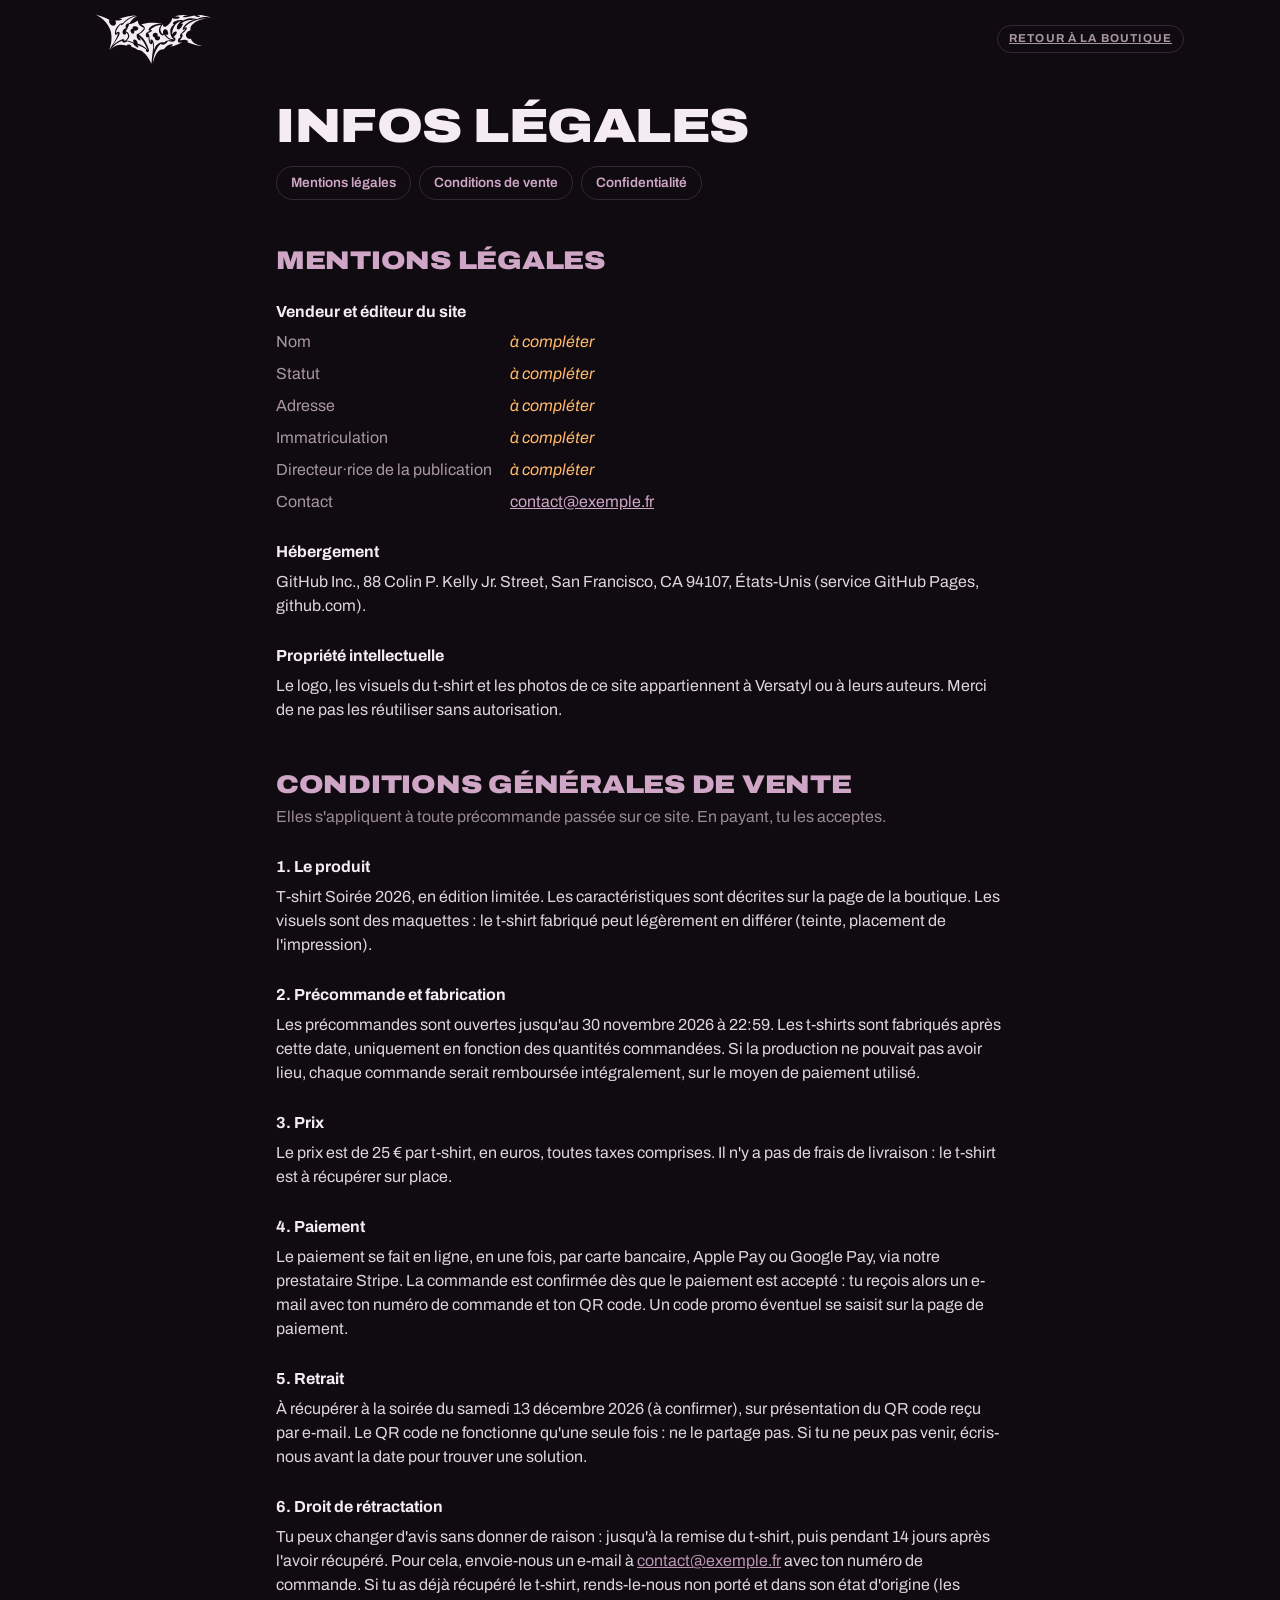
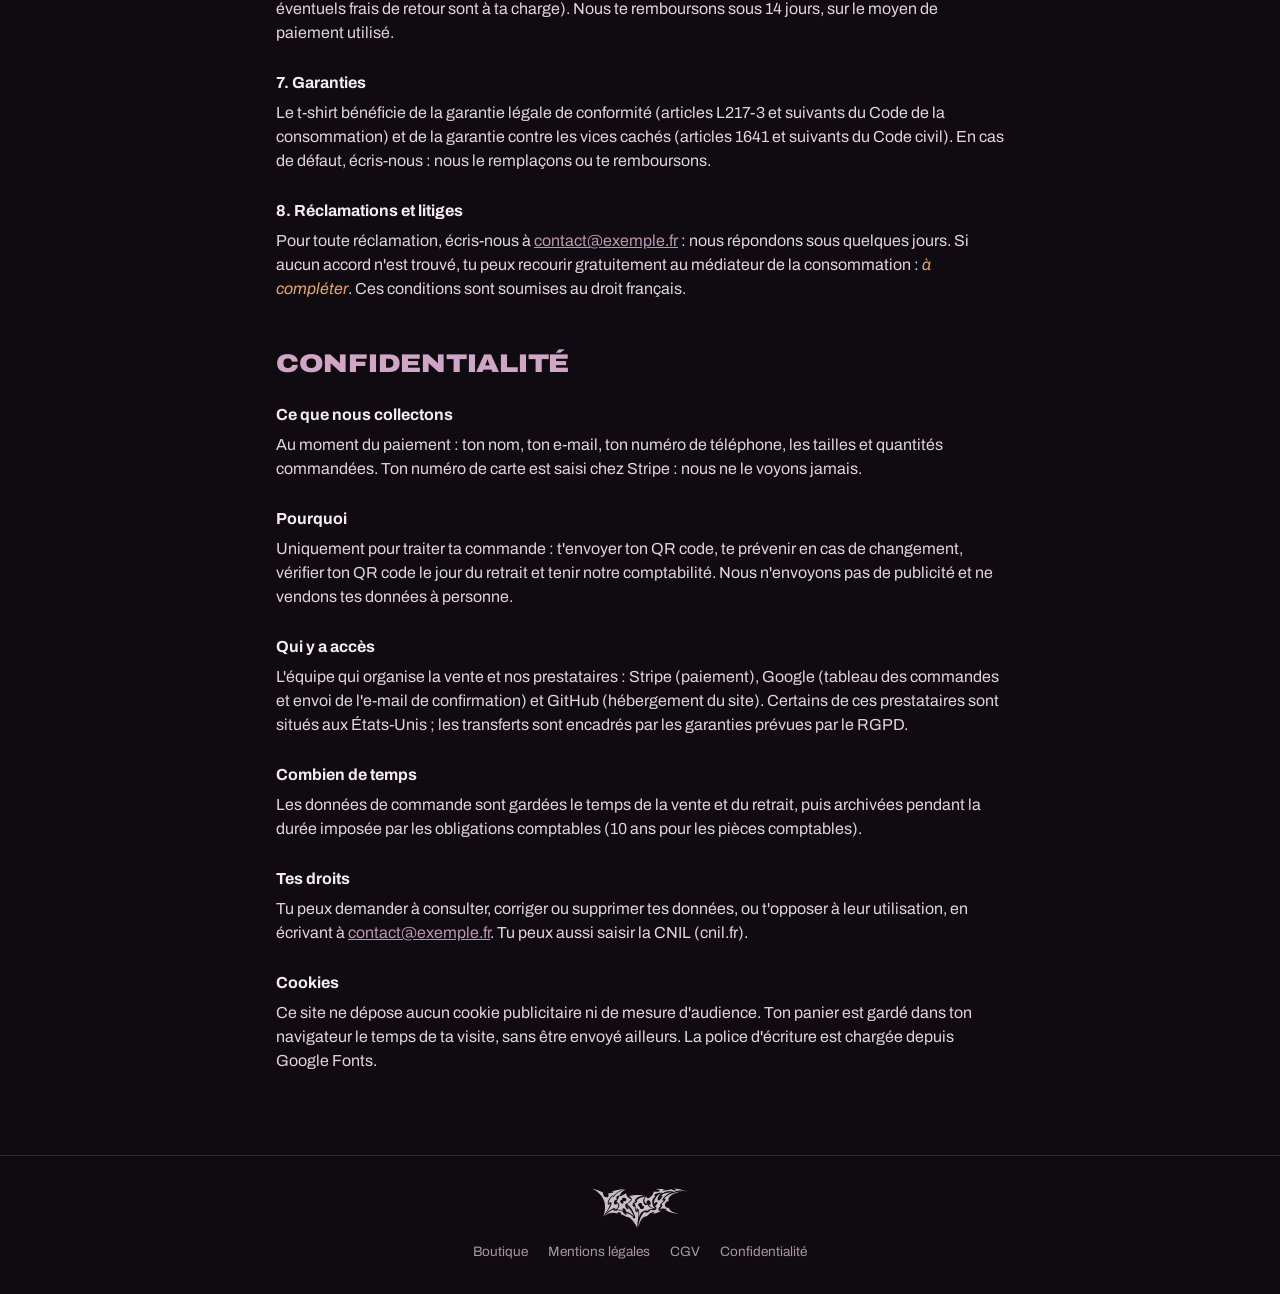
==== mentions-legales.html @ 27d19559 "Mentions légales, CGV et confidentialité ; section soirées retirée - Nouvelle page mentions-legales." ====
<!doctype html>
<html lang="fr">
<head>
  <meta charset="utf-8">
  <meta name="viewport" content="width=device-width, initial-scale=1, viewport-fit=cover">
  <title>Mentions légales, CGV et confidentialité · Versatyl</title>
  <meta name="description" content="Mentions légales, conditions générales de vente de la précommande et politique de confidentialité de la boutique Versatyl.">
  <meta name="theme-color" content="#100b10">
  <link rel="icon" type="image/png" href="img/favicon.png">
  <link rel="preconnect" href="https://fonts.googleapis.com">
  <link rel="preconnect" href="https://fonts.gstatic.com" crossorigin>
  <link rel="stylesheet" href="https://fonts.googleapis.com/css2?family=Archivo:wdth,wght@100..125,400..900&display=swap">
  <link rel="stylesheet" href="style.css">
  <script src="config.js"></script>
</head>
<body>
  <header class="topbar"><a class="brand" href="./"><img src="img/logo-clair.svg" alt="Versatyl" width="118" height="50"></a><a class="tag" href="./">Retour à la boutique</a></header>

  <main class="wrap legal">
    <h1>Infos légales</h1>
    <nav class="sommaire" aria-label="Sur cette page">
      <a href="#mentions">Mentions légales</a>
      <a href="#cgv">Conditions de vente</a>
      <a href="#confidentialite">Confidentialité</a>
    </nav>

    <section id="mentions">
      <h2>Mentions légales</h2>
      <h3>Vendeur et éditeur du site</h3>
      <dl class="fiche">
        <dt>Nom</dt><dd data-legal="vendeur"></dd>
        <dt>Statut</dt><dd data-legal="statut"></dd>
        <dt>Adresse</dt><dd data-legal="adresse"></dd>
        <dt>Immatriculation</dt><dd data-legal="immatriculation"></dd>
        <dt>Directeur·rice de la publication</dt><dd data-legal="responsable"></dd>
        <dt>Contact</dt><dd><a class="js-contact" href="#"></a></dd>
      </dl>
      <h3>Hébergement</h3>
      <p>GitHub Inc., 88 Colin P. Kelly Jr. Street, San Francisco, CA 94107, États-Unis (service GitHub Pages, github.com).</p>
      <h3>Propriété intellectuelle</h3>
      <p>Le logo, les visuels du t-shirt et les photos de ce site appartiennent à <span data-legal="vendeur" data-court></span> ou à leurs auteurs. Merci de ne pas les réutiliser sans autorisation.</p>
    </section>

    <section id="cgv">
      <h2>Conditions générales de vente</h2>
      <p class="maj">Elles s'appliquent à toute précommande passée sur ce site. En payant, tu les acceptes.</p>

      <h3>1. Le produit</h3>
      <p><span class="js-produit"></span>, en édition limitée. Les caractéristiques sont décrites sur la page de la boutique. Les visuels sont des maquettes : le t-shirt fabriqué peut légèrement en différer (teinte, placement de l'impression).</p>

      <h3>2. Précommande et fabrication</h3>
      <p>Les précommandes sont ouvertes jusqu'au <span class="js-fin"></span>. Les t-shirts sont fabriqués après cette date, uniquement en fonction des quantités commandées. Si la production ne pouvait pas avoir lieu, chaque commande serait remboursée intégralement, sur le moyen de paiement utilisé.</p>

      <h3>3. Prix</h3>
      <p>Le prix est de <span class="js-prix"></span> par t-shirt, en euros, toutes taxes comprises. <span data-legal="tva" data-optionnel></span> Il n'y a pas de frais de livraison : le t-shirt est à récupérer sur place.</p>

      <h3>4. Paiement</h3>
      <p>Le paiement se fait en ligne, en une fois, par carte bancaire, Apple Pay ou Google Pay, via notre prestataire Stripe. La commande est confirmée dès que le paiement est accepté : tu reçois alors un e-mail avec ton numéro de commande et ton QR code. Un code promo éventuel se saisit sur la page de paiement.</p>

      <h3>5. Retrait</h3>
      <p><span class="js-retrait"></span> Le QR code ne fonctionne qu'une seule fois : ne le partage pas. Si tu ne peux pas venir, écris-nous avant la date pour trouver une solution.</p>

      <h3>6. Droit de rétractation</h3>
      <p>Tu peux changer d'avis sans donner de raison : jusqu'à la remise du t-shirt, puis pendant 14 jours après l'avoir récupéré. Pour cela, envoie-nous un e-mail à <a class="js-contact" href="#"></a> avec ton numéro de commande. Si tu as déjà récupéré le t-shirt, rends-le-nous non porté et dans son état d'origine (les éventuels frais de retour sont à ta charge). Nous te remboursons sous 14 jours, sur le moyen de paiement utilisé.</p>

      <h3>7. Garanties</h3>
      <p>Le t-shirt bénéficie de la garantie légale de conformité (articles L217-3 et suivants du Code de la consommation) et de la garantie contre les vices cachés (articles 1641 et suivants du Code civil). En cas de défaut, écris-nous : nous le remplaçons ou te remboursons.</p>

      <h3>8. Réclamations et litiges</h3>
      <p>Pour toute réclamation, écris-nous à <a class="js-contact" href="#"></a> : nous répondons sous quelques jours. Si aucun accord n'est trouvé, tu peux recourir gratuitement au médiateur de la consommation : <span data-legal="mediateur"></span>. Ces conditions sont soumises au droit français.</p>
    </section>

    <section id="confidentialite">
      <h2>Confidentialité</h2>
      <h3>Ce que nous collectons</h3>
      <p>Au moment du paiement : ton nom, ton e-mail, ton numéro de téléphone, les tailles et quantités commandées. Ton numéro de carte est saisi chez Stripe : nous ne le voyons jamais.</p>
      <h3>Pourquoi</h3>
      <p>Uniquement pour traiter ta commande : t'envoyer ton QR code, te prévenir en cas de changement, vérifier ton QR code le jour du retrait et tenir notre comptabilité. Nous n'envoyons pas de publicité et ne vendons tes données à personne.</p>
      <h3>Qui y a accès</h3>
      <p>L'équipe qui organise la vente et nos prestataires : Stripe (paiement), Google (tableau des commandes et envoi de l'e-mail de confirmation) et GitHub (hébergement du site). Certains de ces prestataires sont situés aux États-Unis ; les transferts sont encadrés par les garanties prévues par le RGPD.</p>
      <h3>Combien de temps</h3>
      <p>Les données de commande sont gardées le temps de la vente et du retrait, puis archivées pendant la durée imposée par les obligations comptables (10 ans pour les pièces comptables).</p>
      <h3>Tes droits</h3>
      <p>Tu peux demander à consulter, corriger ou supprimer tes données, ou t'opposer à leur utilisation, en écrivant à <a class="js-contact" href="#"></a>. Tu peux aussi saisir la CNIL (cnil.fr).</p>
      <h3>Cookies</h3>
      <p>Ce site ne dépose aucun cookie publicitaire ni de mesure d'audience. Ton panier est gardé dans ton navigateur le temps de ta visite, sans être envoyé ailleurs. La police d'écriture est chargée depuis Google Fonts.</p>
    </section>
  </main>

  <footer>
    <img src="img/logo-clair.svg" alt="Versatyl" width="96" height="40">
    <nav><a href="./">Boutique</a><a href="#mentions">Mentions légales</a><a href="#cgv">CGV</a><a href="#confidentialite">Confidentialité</a></nav>
  </footer>

<script>
(function () {
  var C = window.BOUTIQUE, L = C.legal || {};
  var tous = function (sel) { return Array.prototype.slice.call(document.querySelectorAll(sel)); };
  var euros = function (n) { return n.toLocaleString('fr-FR', { style: 'currency', currency: 'EUR', minimumFractionDigits: n % 1 ? 2 : 0 }); };

  tous('[data-legal]').forEach(function (el) {
    var v = (L[el.dataset.legal] || '').trim();
    if (v) { el.textContent = v; return; }
    if ('optionnel' in el.dataset) { el.remove(); return; }
    el.textContent = 'court' in el.dataset ? C.marque : 'à compléter';
    if (!('court' in el.dataset)) el.className = 'a-completer';
  });
  tous('.js-contact').forEach(function (a) { a.textContent = C.contact; a.href = 'mailto:' + C.contact; });
  tous('.js-produit').forEach(function (e) { e.textContent = C.produit; });
  tous('.js-prix').forEach(function (e) { e.textContent = euros(C.prix); });
  tous('.js-retrait').forEach(function (e) { e.textContent = C.retrait; });
  var fin = new Date(C.finPrecommande);
  tous('.js-fin').forEach(function (e) {
    e.textContent = fin.toLocaleDateString('fr-FR', { day: 'numeric', month: 'long', year: 'numeric' }) + ' à ' +
      fin.toLocaleTimeString('fr-FR', { hour: '2-digit', minute: '2-digit' });
  });
})();
</script>
</body>
</html>
---- style.css ----
/* ============================================================
   Versatyl : couleurs tirées de la DA (lilas + nuit aubergine)
   ============================================================ */
:root {
  --bg: #100b10;
  --surface: #1a131a;
  --surface-2: #241a24;
  --ink: #f4ecf2;
  --muted: #a8979f;
  --line: #352835;
  --accent: #cfa6c6;        /* lilas de la DA */
  --accent-hover: #dcbad4;
  --accent-ink: #1a0f18;
  --ok: #1f8a4c;
  --ko: #c62828;
  --warn: #b7791f;
  --radius: 12px;
  --radius-sm: 8px;
  --space: 72px;            /* rythme vertical entre les sections */
  color-scheme: dark;
}
@media (max-width: 859px) { :root { --space: 52px; } }

* { box-sizing: border-box; }
[hidden] { display: none !important; }
html { -webkit-text-size-adjust: 100%; scroll-behavior: smooth; }
@media (prefers-reduced-motion: reduce) { html { scroll-behavior: auto; } }
body {
  margin: 0; background: var(--bg); color: var(--ink);
  font-family: 'Archivo', system-ui, -apple-system, 'Segoe UI', sans-serif;
  font-size: 16px; line-height: 1.5;
}
img, video { max-width: 100%; display: block; }
button { font: inherit; color: inherit; cursor: pointer; }
a { color: inherit; }
:focus-visible { outline: 2px solid var(--accent); outline-offset: 2px; }

.wrap { max-width: 1120px; margin: 0 auto; padding: 0 16px; }

/* ---------- En-tête ---------- */
.topbar {
  display: flex; align-items: center; justify-content: space-between;
  padding: 14px 16px; max-width: 1120px; margin: 0 auto;
}
.brand { display: block; text-decoration: none; font-weight: 900; font-stretch: 112%; letter-spacing: .04em; text-transform: uppercase; }
.brand img { width: 118px; height: auto; }
.tag {
  font-size: .72rem; font-weight: 700; text-transform: uppercase; letter-spacing: .1em;
  border: 1px solid var(--line); border-radius: 999px; padding: 4px 11px; color: var(--muted);
}

/* ---------- Hero photo ---------- */
.hero {
  position: relative; min-height: 88svh; display: flex; align-items: flex-end;
  overflow: hidden; background: #000;
}
.hero > img {
  position: absolute; inset: 0; width: 100%; height: 100%;
  object-fit: cover; object-position: 50% 30%;
}
.hero::after {
  content: ''; position: absolute; inset: 0;
  background: linear-gradient(to top, var(--bg) 0%, rgba(16, 11, 16, .82) 32%, rgba(16, 11, 16, .15) 70%, rgba(16, 11, 16, .45) 100%);
}
.hero-texte { position: relative; z-index: 2; width: 100%; max-width: 1120px; margin: 0 auto; padding: 96px 16px 40px; }
.hero-logo { width: clamp(220px, 46vw, 460px); height: auto; margin-bottom: 22px; }
.surtitre {
  font-size: .78rem; font-weight: 700; text-transform: uppercase; letter-spacing: .14em;
  color: var(--accent); margin: 0 0 10px;
}
h1, h2 { font-weight: 900; font-stretch: 118%; text-transform: uppercase; letter-spacing: -.01em; line-height: 1; }
.hero h1 { font-size: clamp(2.2rem, 7vw, 4.4rem); margin: 0 0 14px; max-width: 14ch; }
.hero .accroche { font-size: 1.05rem; color: var(--ink); opacity: .88; max-width: 42ch; margin: 0 0 24px; }
.hero-actions { display: flex; align-items: center; gap: 18px; flex-wrap: wrap; }
.hero-actions .btn { flex: 0 0 auto; padding: 0 26px; }
.hero .statut { margin-top: 0; }
@media (min-width: 860px) {
  .hero { min-height: 86vh; }
  .hero > img { object-position: 50% 38%; }
  .hero::after {
    background:
      linear-gradient(to right, rgba(16, 11, 16, .88) 0%, rgba(16, 11, 16, .55) 45%, rgba(16, 11, 16, 0) 75%),
      linear-gradient(to top, var(--bg) 0%, rgba(16, 11, 16, 0) 30%);
  }
  .hero-texte { padding-bottom: 72px; }
}

/* ---------- Produit ---------- */
.produit { display: grid; gap: 28px; padding-top: var(--space); padding-bottom: var(--space); scroll-margin-top: 8px; }
@media (min-width: 860px) {
  .produit { grid-template-columns: 1.1fr 1fr; gap: 56px; align-items: start; }
  .galerie { position: sticky; top: 16px; }
}
.galerie-principale { aspect-ratio: 1 / 1; background: var(--surface); border-radius: var(--radius); overflow: hidden; }
.galerie-principale img { width: 100%; height: 100%; object-fit: cover; }
.vignettes { display: flex; gap: 8px; margin-top: 8px; }
.vignettes button {
  width: 72px; height: 72px; padding: 0; border-radius: var(--radius-sm); overflow: hidden;
  border: 2px solid transparent; background: var(--surface); opacity: .7;
  transition: opacity .15s, border-color .15s;
}
.vignettes button:hover { opacity: 1; }
.vignettes button[aria-current="true"] { border-color: var(--accent); opacity: 1; }
.vignettes img { width: 100%; height: 100%; object-fit: cover; }
.mention { font-size: .8rem; color: var(--muted); margin: 10px 0 0; }

.produit h2 { font-size: clamp(1.9rem, 5vw, 2.6rem); margin: 0 0 10px; }
.prix { font-size: 1.6rem; font-weight: 800; margin: 0; color: var(--accent); }
.produit .accroche { color: var(--muted); margin: 6px 0 0; }
.statut { display: inline-flex; align-items: center; gap: 8px; margin-top: 14px; font-size: .9rem; font-weight: 600; }
.statut::before { content: ''; width: 8px; height: 8px; border-radius: 50%; background: #3ccf7e; }
.statut.ferme::before { background: var(--ko); }

.bloc { margin-top: 28px; }
.bloc-titre {
  display: flex; justify-content: space-between; align-items: baseline;
  font-weight: 700; font-size: .8rem; text-transform: uppercase; letter-spacing: .1em; margin-bottom: 10px; color: var(--muted);
}
.tailles { display: grid; grid-template-columns: repeat(6, 1fr); gap: 8px; }
.tailles button {
  min-height: 50px; border-radius: var(--radius-sm); border: 1px solid var(--line);
  background: var(--surface); font-weight: 700; transition: border-color .15s, background .15s;
}
.tailles button:hover { border-color: var(--muted); }
.tailles button[aria-pressed="true"] { background: var(--accent); color: var(--accent-ink); border-color: var(--accent); }
.lien { background: none; border: 0; padding: 0; text-decoration: underline; font-size: .85rem; color: var(--muted); text-transform: none; letter-spacing: 0; font-weight: 500; }
.lien:hover { color: var(--ink); }

.guide { margin-top: 10px; }
.guide table { width: 100%; border-collapse: collapse; font-size: .9rem; background: var(--surface); border-radius: var(--radius-sm); overflow: hidden; }
.guide th, .guide td { padding: 9px 12px; text-align: left; border-bottom: 1px solid var(--line); }
.guide tr:last-child td { border-bottom: 0; }
.guide th { font-weight: 700; color: var(--muted); }
.guide p { font-size: .8rem; color: var(--muted); margin: 6px 0 0; }

.ligne-ajout { display: flex; gap: 10px; }
.quantite { display: flex; align-items: center; border: 1px solid var(--line); border-radius: var(--radius-sm); background: var(--surface); }
.quantite button { width: 44px; height: 52px; background: none; border: 0; font-size: 1.3rem; }
.quantite output { min-width: 28px; text-align: center; font-weight: 700; }

.btn {
  display: inline-flex; align-items: center; justify-content: center; text-decoration: none;
  flex: 1; min-height: 52px; border-radius: var(--radius-sm); border: 0; padding: 0 18px;
  font-weight: 800; font-size: .95rem; text-transform: uppercase; letter-spacing: .05em;
  background: var(--ink); color: var(--bg); transition: background .15s;
}
.btn:hover { background: #fff; }
.ligne-ajout .btn { padding: 0 12px; letter-spacing: .03em; white-space: nowrap; }
.btn.accent { background: var(--accent); color: var(--accent-ink); }
.btn.accent:hover { background: var(--accent-hover); }
.btn.secondaire { background: transparent; color: var(--ink); border: 1px solid var(--ink); }
.btn.secondaire:hover { background: var(--surface-2); }
.btn:disabled { opacity: .45; cursor: not-allowed; }
.aide { font-size: .85rem; color: var(--muted); margin: 8px 0 0; min-height: 1.2em; }
.aide.erreur { color: #ff7b7b; font-weight: 600; }

/* ---------- Panier ---------- */
.panier { background: var(--surface); border: 1px solid var(--line); border-radius: var(--radius); padding: 16px; }
.panier ul { list-style: none; margin: 0 0 12px; padding: 0; }
.panier li { display: flex; align-items: center; justify-content: space-between; gap: 10px; padding: 9px 0; border-bottom: 1px solid var(--line); }
.panier li button { background: none; border: 0; color: var(--muted); text-decoration: underline; font-size: .85rem; }
.total { display: flex; justify-content: space-between; font-weight: 800; font-size: 1.15rem; margin-bottom: 4px; }
.promo-note { font-size: .85rem; color: var(--muted); margin: 0 0 14px; }

/* ---------- Infos ---------- */
.infos { border-top: 1px solid var(--line); margin-top: 8px; }
.infos details { border-bottom: 1px solid var(--line); }
.infos summary {
  list-style: none; cursor: pointer; padding: 16px 0; font-weight: 700;
  display: flex; justify-content: space-between; align-items: center;
}
.infos summary::-webkit-details-marker { display: none; }
.infos summary::after { content: '+'; font-size: 1.3rem; font-weight: 400; color: var(--accent); }
.infos details[open] summary::after { content: '–'; }
.infos .contenu { padding-bottom: 16px; color: var(--ink); opacity: .9; }
.infos dl { display: grid; grid-template-columns: auto 1fr; gap: 6px 16px; margin: 0; }
.infos dt { color: var(--muted); }
.infos dd { margin: 0; }
.etapes { margin: 0; padding-left: 20px; }
.etapes li { margin-bottom: 8px; }

/* ---------- Bandeau vidéo du logo ---------- */
.marque-video { background: #0b070b; }
.marque-video video { width: 100%; max-height: 72vh; aspect-ratio: 16 / 9; object-fit: cover; margin: 0 auto; }

/* ---------- Pied de page ---------- */
footer {
  border-top: 1px solid var(--line); padding: 32px 16px 110px; font-size: .85rem; color: var(--muted);
  display: flex; flex-direction: column; align-items: center; gap: 14px; text-align: center;
}
footer img { width: 96px; opacity: .8; }
footer nav a { margin: 0 10px; text-decoration: none; }
footer nav a:hover { color: var(--ink); text-decoration: underline; }
@media (min-width: 860px) { footer { padding-bottom: 32px; } }

/* Barre fixe mobile quand le panier n'est pas vide */
.barre {
  position: fixed; left: 0; right: 0; bottom: 0; z-index: 10;
  background: var(--surface); border-top: 1px solid var(--line);
  padding: 10px 16px calc(10px + env(safe-area-inset-bottom));
  display: flex; align-items: center; gap: 12px;
}
.barre .resume { font-size: .9rem; line-height: 1.25; }
.barre .resume strong { display: block; font-size: 1.05rem; }
@media (min-width: 860px) { .barre { display: none !important; } }

.bandeau { background: var(--accent); color: var(--accent-ink); text-align: center; font-size: .85rem; font-weight: 600; padding: 8px 16px; position: relative; z-index: 4; }
.bandeau.demo { background: var(--warn); color: #fff; }

/* ---------- Page merci ---------- */
.carte {
  max-width: 460px; margin: 24px auto 48px; background: var(--surface); border: 1px solid var(--line);
  border-radius: var(--radius); padding: 28px 24px; text-align: center;
}
.carte h1 { font-size: 2rem; margin: 0 0 10px; }
.qr { background: #fff; padding: 12px; border-radius: var(--radius); display: inline-block; margin: 16px 0; }
.qr img { width: 240px; height: 240px; image-rendering: pixelated; }
.recap { text-align: left; border-top: 1px solid var(--line); margin-top: 8px; padding-top: 12px; }
.recap div { display: flex; justify-content: space-between; padding: 4px 0; }
.recap span:first-child { color: var(--muted); }
.chargement { color: var(--muted); }

/* ---------- Page infos légales ---------- */
.legal { max-width: 760px; padding-top: 24px; padding-bottom: var(--space); }
.legal h1 { font-size: clamp(2rem, 6vw, 3rem); margin: 0 0 16px; }
.sommaire { display: flex; flex-wrap: wrap; gap: 8px; margin-bottom: 8px; }
.sommaire a { text-decoration: none; font-size: .85rem; font-weight: 600; border: 1px solid var(--line); border-radius: 999px; padding: 6px 14px; }
.sommaire a:hover { border-color: var(--accent); }
.legal section { padding-top: 40px; scroll-margin-top: 8px; }
.legal h2 { font-size: 1.6rem; margin: 0 0 8px; color: var(--accent); }
.legal h3 { font-size: 1rem; margin: 26px 0 6px; }
.legal p { margin: 0 0 10px; opacity: .9; }
.legal .maj { color: var(--muted); }
.legal a { color: var(--accent); }
.fiche { display: grid; grid-template-columns: minmax(130px, auto) 1fr; gap: 8px 18px; margin: 0; }
.fiche dt { color: var(--muted); }
.fiche dd { margin: 0; }
.a-completer { color: #ffb86b; font-style: italic; }
.cgv-note { font-size: .8rem; color: var(--muted); margin: 10px 0 0; text-align: center; }
.cgv-note a { color: inherit; }
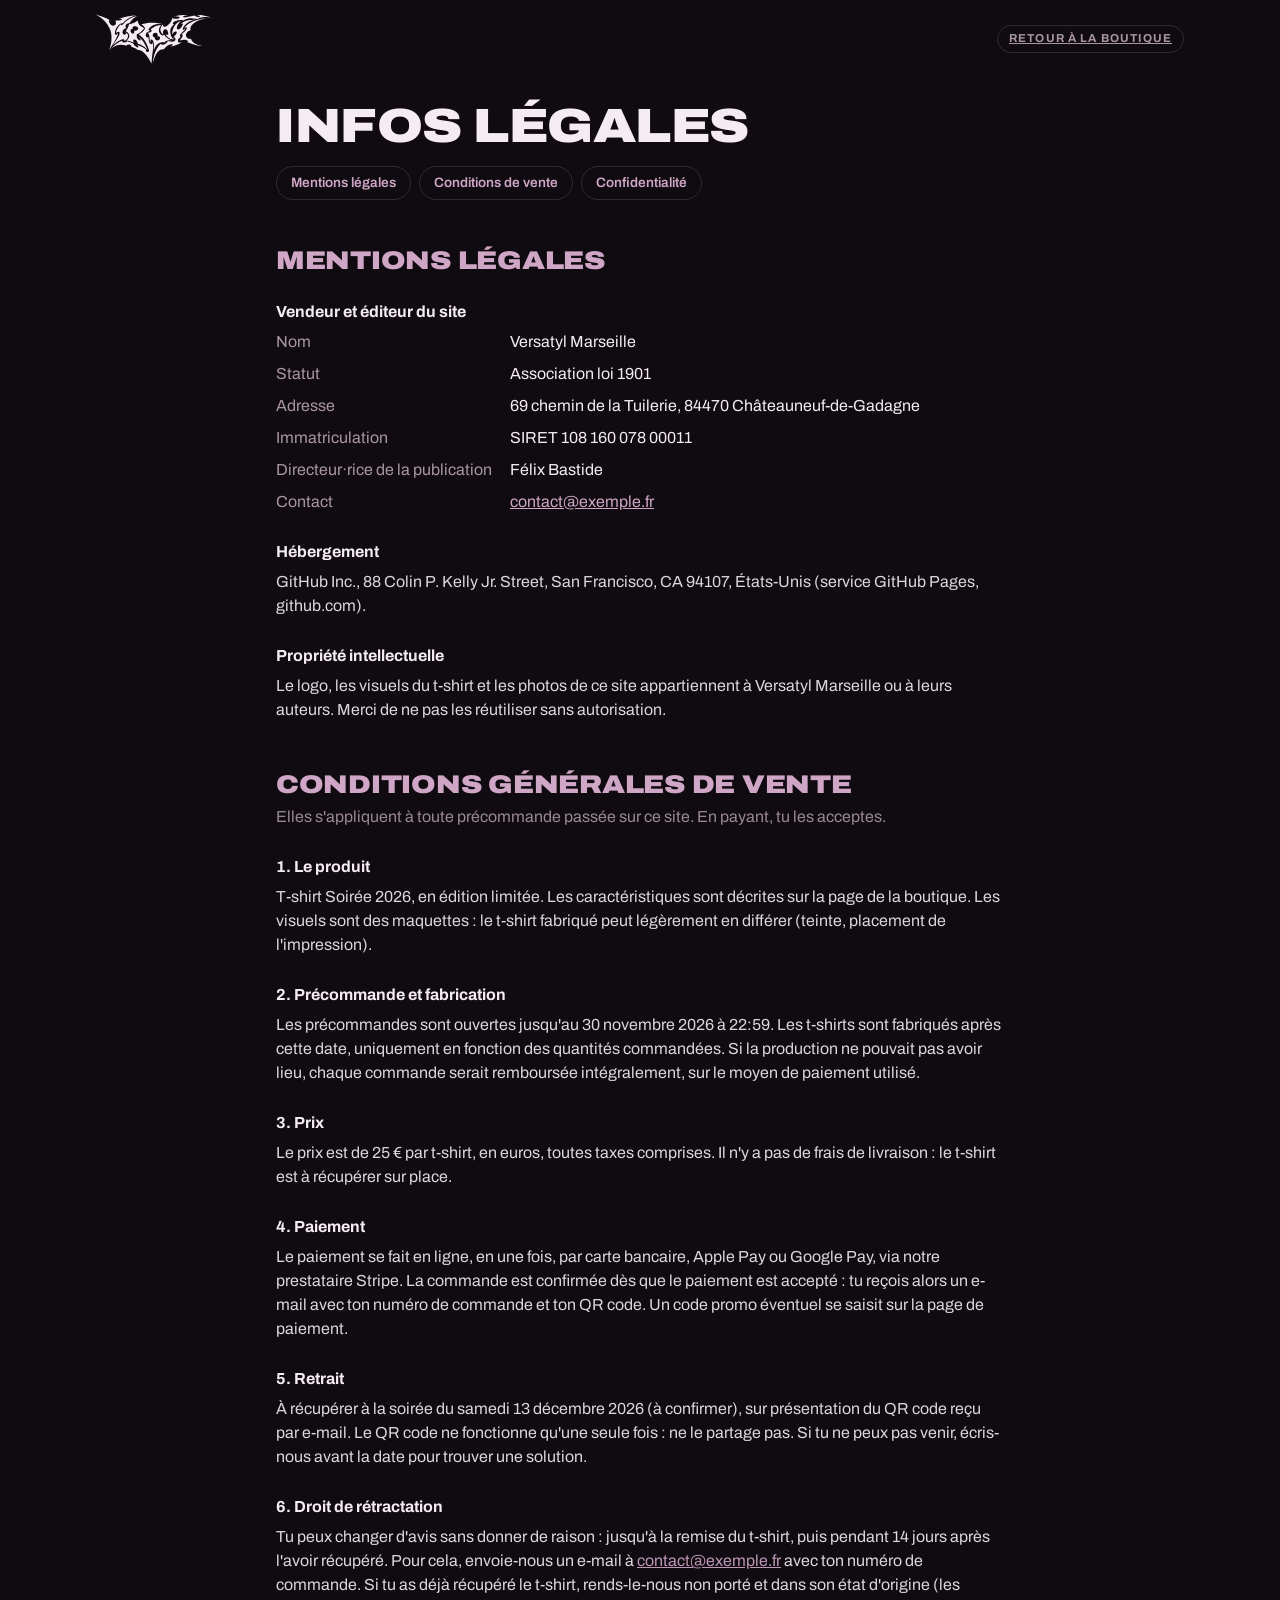
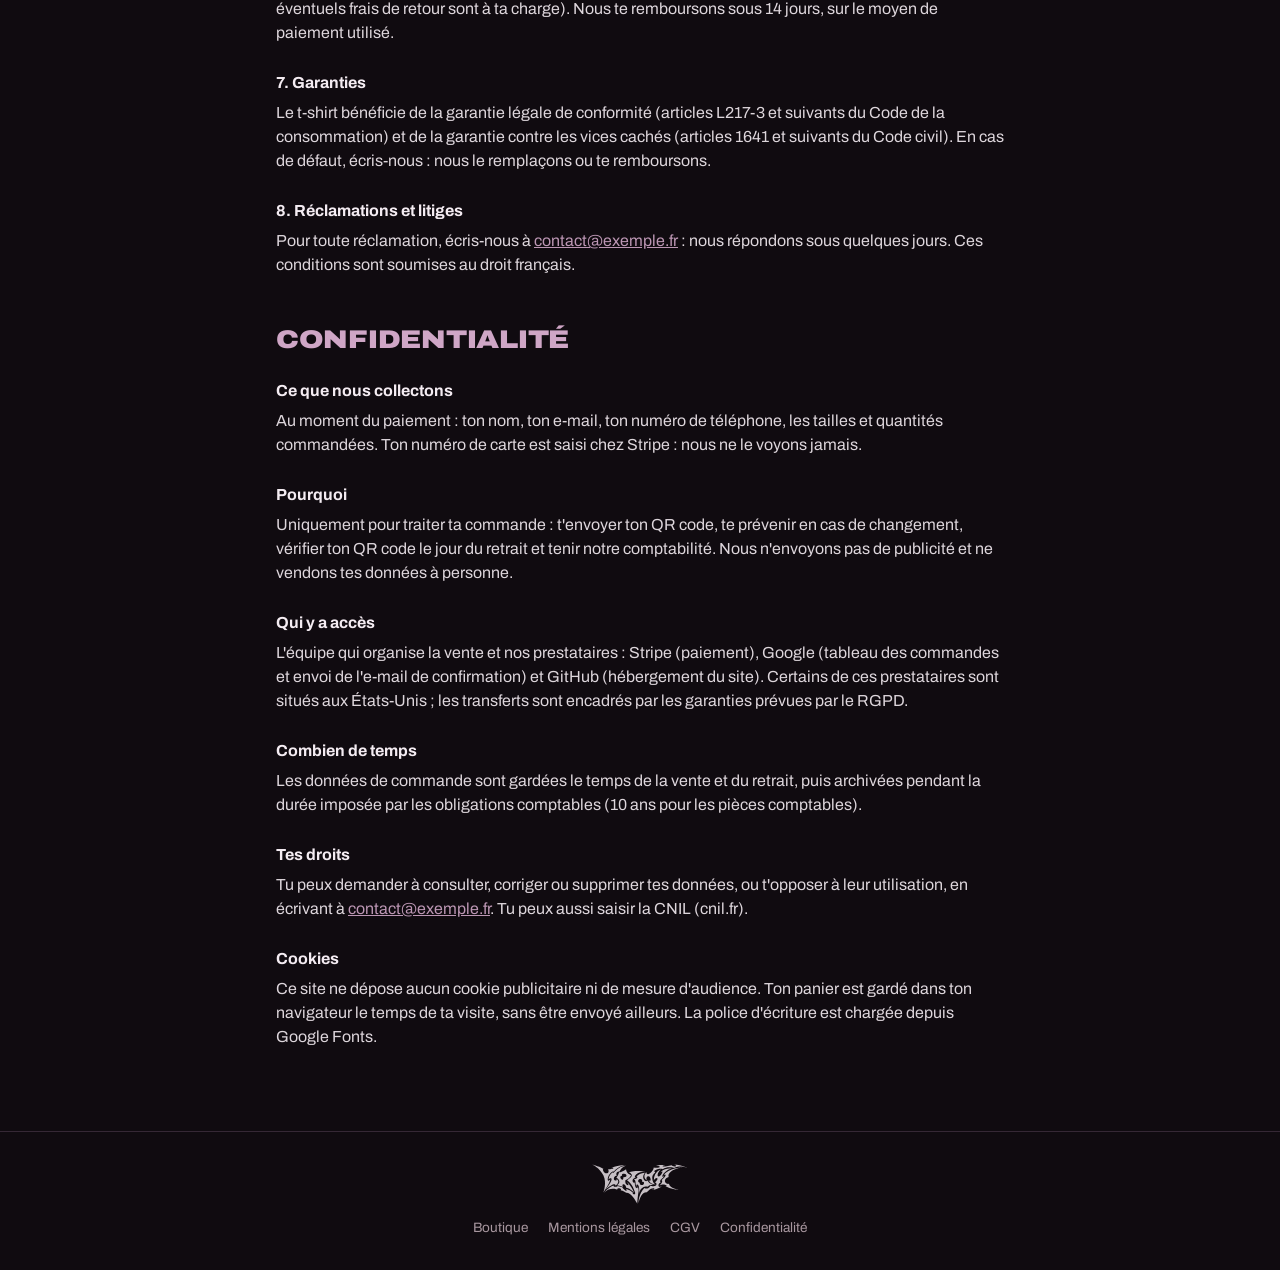
==== commit dc816bbb: "Infos de l'association Versatyl Marseille dans les mentions légales Médiateur facultatif : la phrase" ====
--- a/mentions-legales.html
+++ b/mentions-legales.html
@@ -67,7 +67,7 @@
       <p>Le t-shirt bénéficie de la garantie légale de conformité (articles L217-3 et suivants du Code de la consommation) et de la garantie contre les vices cachés (articles 1641 et suivants du Code civil). En cas de défaut, écris-nous : nous le remplaçons ou te remboursons.</p>
 
       <h3>8. Réclamations et litiges</h3>
-      <p>Pour toute réclamation, écris-nous à <a class="js-contact" href="#"></a> : nous répondons sous quelques jours. Si aucun accord n'est trouvé, tu peux recourir gratuitement au médiateur de la consommation : <span data-legal="mediateur"></span>. Ces conditions sont soumises au droit français.</p>
+      <p>Pour toute réclamation, écris-nous à <a class="js-contact" href="#"></a> : nous répondons sous quelques jours. <span class="js-mediateur">Si aucun accord n'est trouvé, tu peux recourir gratuitement au médiateur de la consommation : <span data-legal="mediateur"></span>. </span>Ces conditions sont soumises au droit français.</p>
     </section>
 
     <section id="confidentialite">
@@ -96,6 +96,7 @@
 (function () {
   var C = window.BOUTIQUE, L = C.legal || {};
   var tous = function (sel) { return Array.prototype.slice.call(document.querySelectorAll(sel)); };
+  if (!(L.mediateur || '').trim()) tous('.js-mediateur').forEach(function (e) { e.remove(); });
   var euros = function (n) { return n.toLocaleString('fr-FR', { style: 'currency', currency: 'EUR', minimumFractionDigits: n % 1 ? 2 : 0 }); };
 
   tous('[data-legal]').forEach(function (el) {
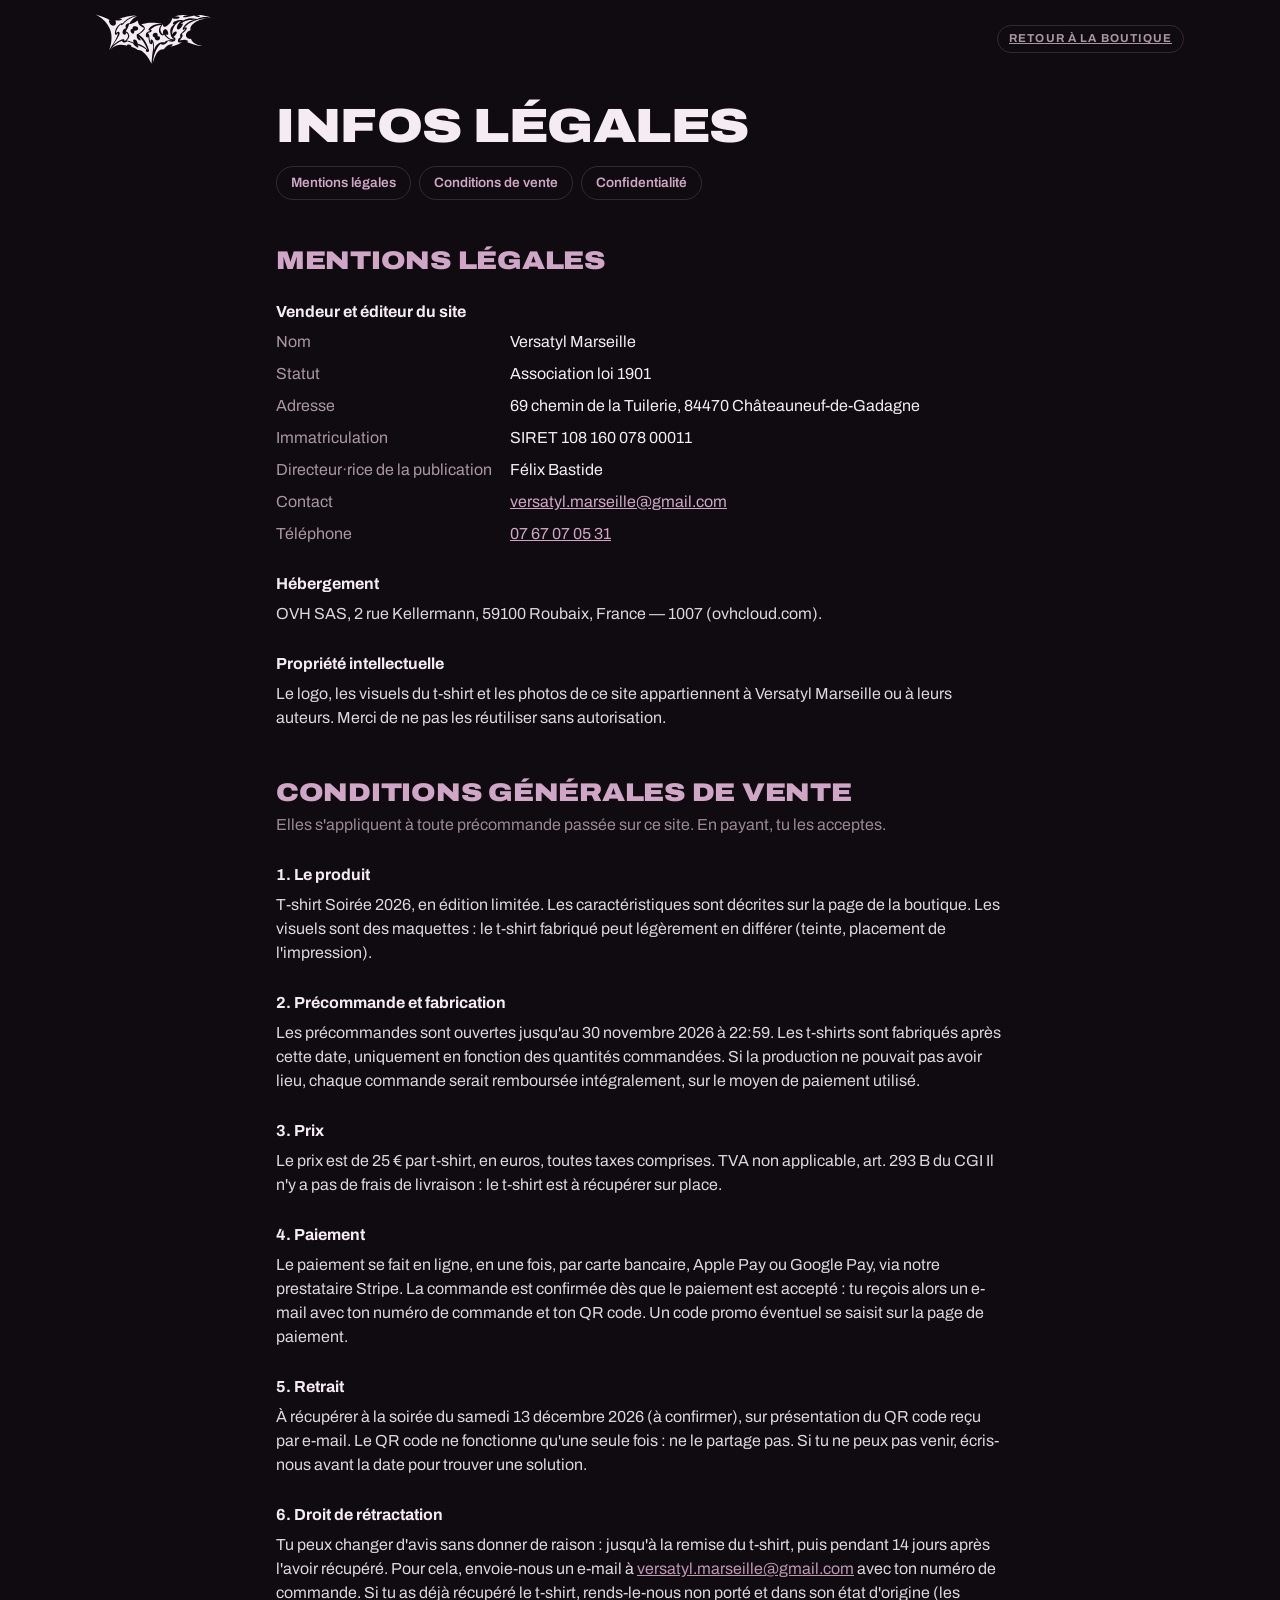
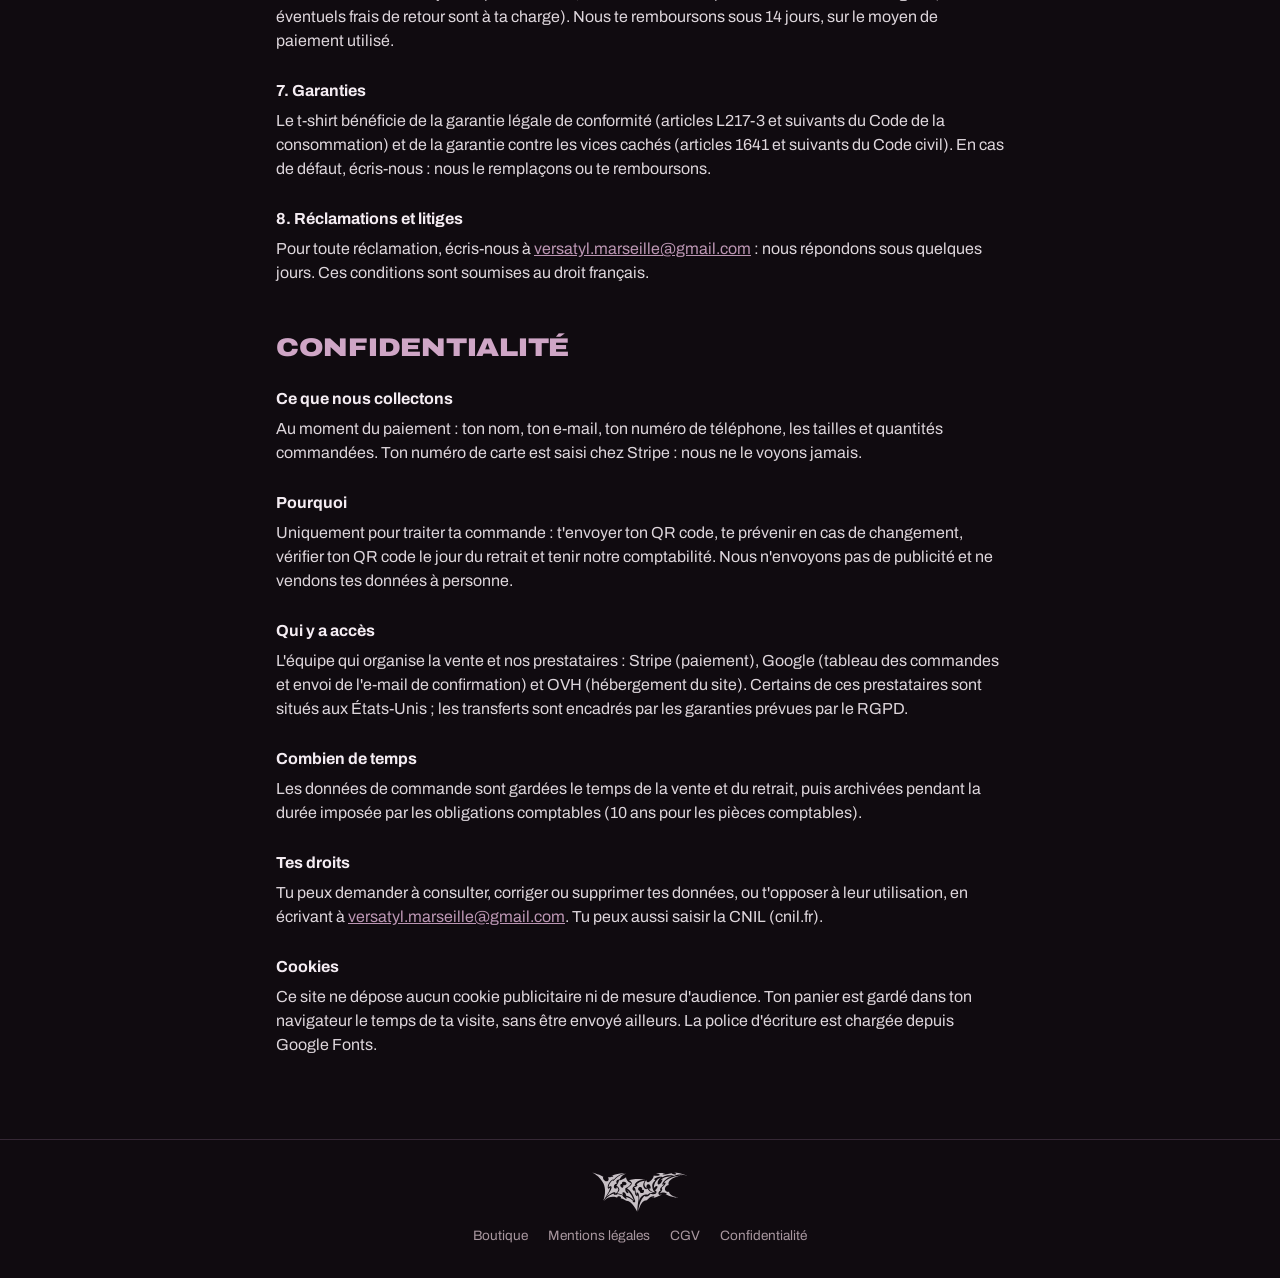
==== commit c6720ca3: "Infos de contact : Instagram, téléphone, hébergeur OVH, TVA et liens sur la page merci Co-Authored-B" ====
--- a/mentions-legales.html
+++ b/mentions-legales.html
@@ -34,9 +34,10 @@
         <dt>Immatriculation</dt><dd data-legal="immatriculation"></dd>
         <dt>Directeur·rice de la publication</dt><dd data-legal="responsable"></dd>
         <dt>Contact</dt><dd><a class="js-contact" href="#"></a></dd>
+        <dt>Téléphone</dt><dd><a class="js-tel" href="#"></a></dd>
       </dl>
       <h3>Hébergement</h3>
-      <p>GitHub Inc., 88 Colin P. Kelly Jr. Street, San Francisco, CA 94107, États-Unis (service GitHub Pages, github.com).</p>
+      <p>OVH SAS, 2 rue Kellermann, 59100 Roubaix, France — 1007 (ovhcloud.com).</p>
       <h3>Propriété intellectuelle</h3>
       <p>Le logo, les visuels du t-shirt et les photos de ce site appartiennent à <span data-legal="vendeur" data-court></span> ou à leurs auteurs. Merci de ne pas les réutiliser sans autorisation.</p>
     </section>
@@ -77,7 +78,7 @@
       <h3>Pourquoi</h3>
       <p>Uniquement pour traiter ta commande : t'envoyer ton QR code, te prévenir en cas de changement, vérifier ton QR code le jour du retrait et tenir notre comptabilité. Nous n'envoyons pas de publicité et ne vendons tes données à personne.</p>
       <h3>Qui y a accès</h3>
-      <p>L'équipe qui organise la vente et nos prestataires : Stripe (paiement), Google (tableau des commandes et envoi de l'e-mail de confirmation) et GitHub (hébergement du site). Certains de ces prestataires sont situés aux États-Unis ; les transferts sont encadrés par les garanties prévues par le RGPD.</p>
+      <p>L'équipe qui organise la vente et nos prestataires : Stripe (paiement), Google (tableau des commandes et envoi de l'e-mail de confirmation) et OVH (hébergement du site). Certains de ces prestataires sont situés aux États-Unis ; les transferts sont encadrés par les garanties prévues par le RGPD.</p>
       <h3>Combien de temps</h3>
       <p>Les données de commande sont gardées le temps de la vente et du retrait, puis archivées pendant la durée imposée par les obligations comptables (10 ans pour les pièces comptables).</p>
       <h3>Tes droits</h3>
@@ -107,6 +108,7 @@
     if (!('court' in el.dataset)) el.className = 'a-completer';
   });
   tous('.js-contact').forEach(function (a) { a.textContent = C.contact; a.href = 'mailto:' + C.contact; });
+  tous('.js-tel').forEach(function (a) { a.textContent = C.telephone; a.href = 'tel:' + C.telephone.replace(/\s/g, ''); });
   tous('.js-produit').forEach(function (e) { e.textContent = C.produit; });
   tous('.js-prix').forEach(function (e) { e.textContent = euros(C.prix); });
   tous('.js-retrait').forEach(function (e) { e.textContent = C.retrait; });
